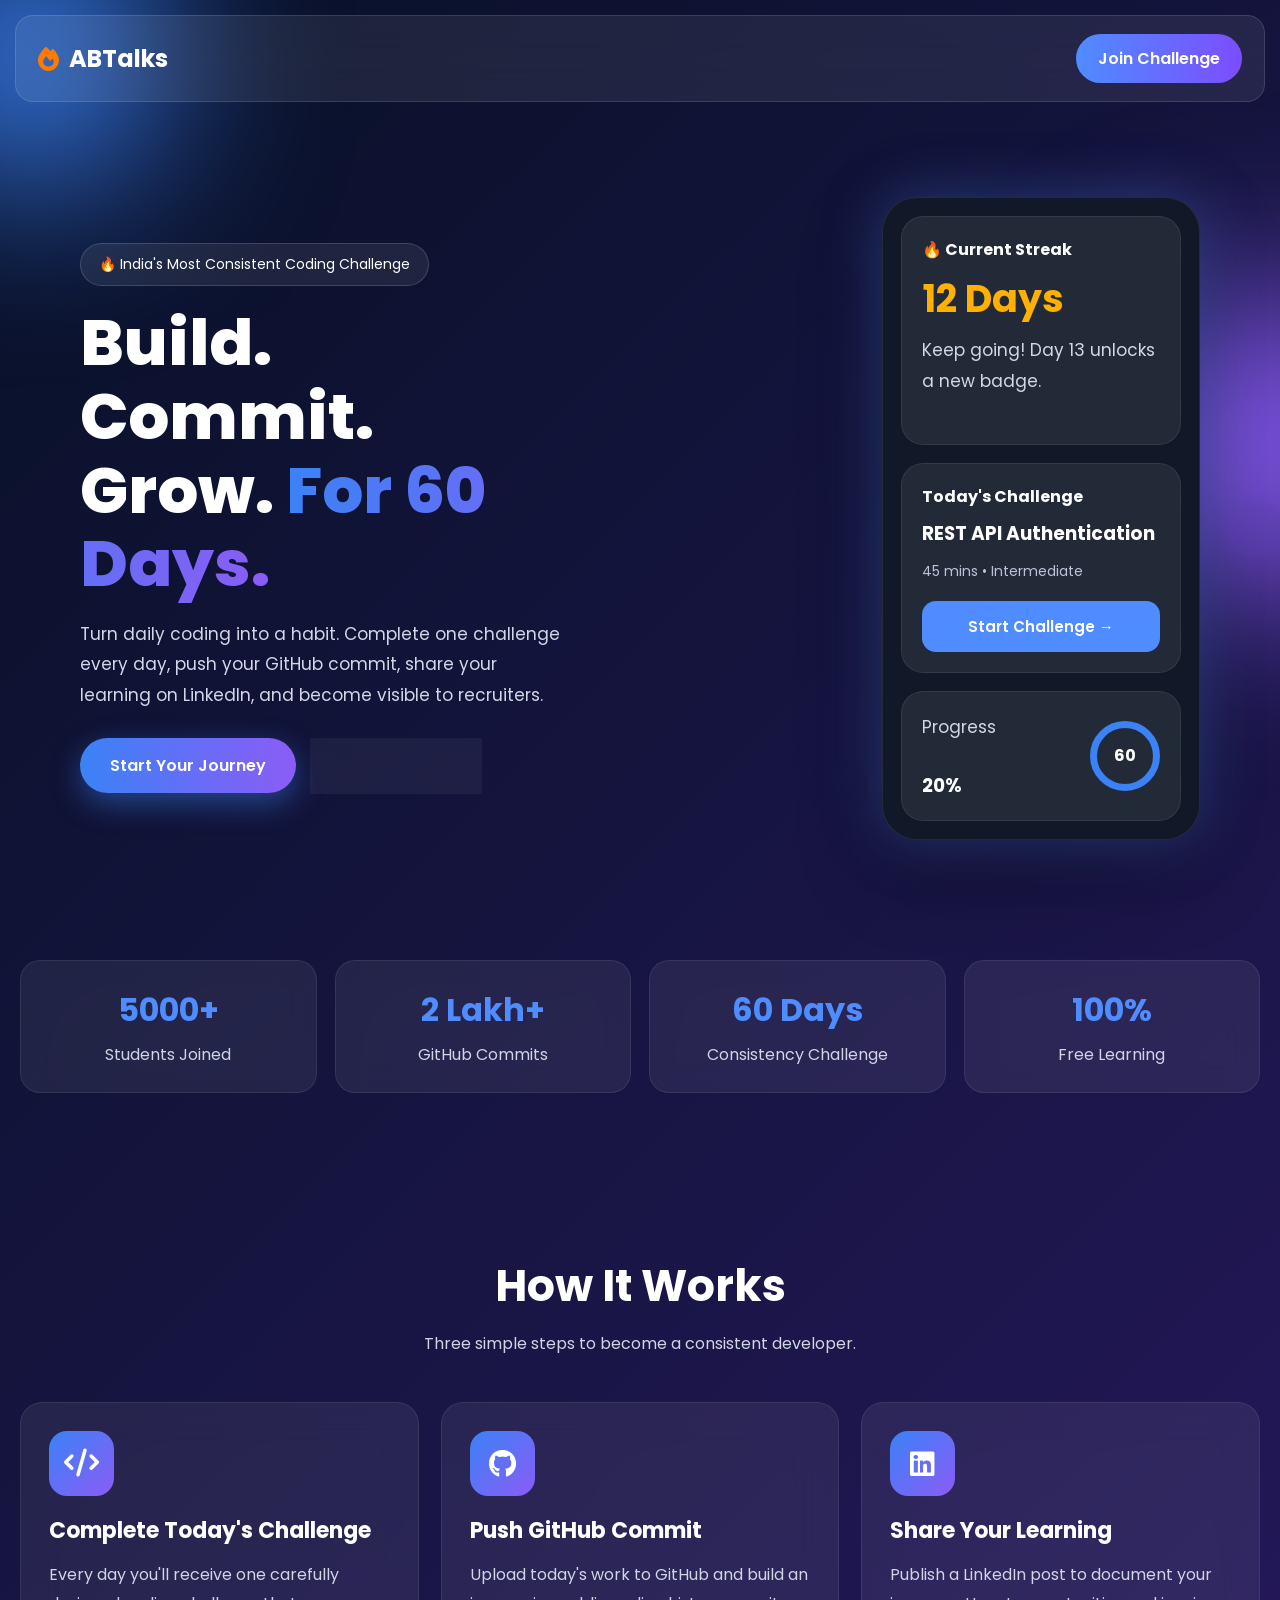
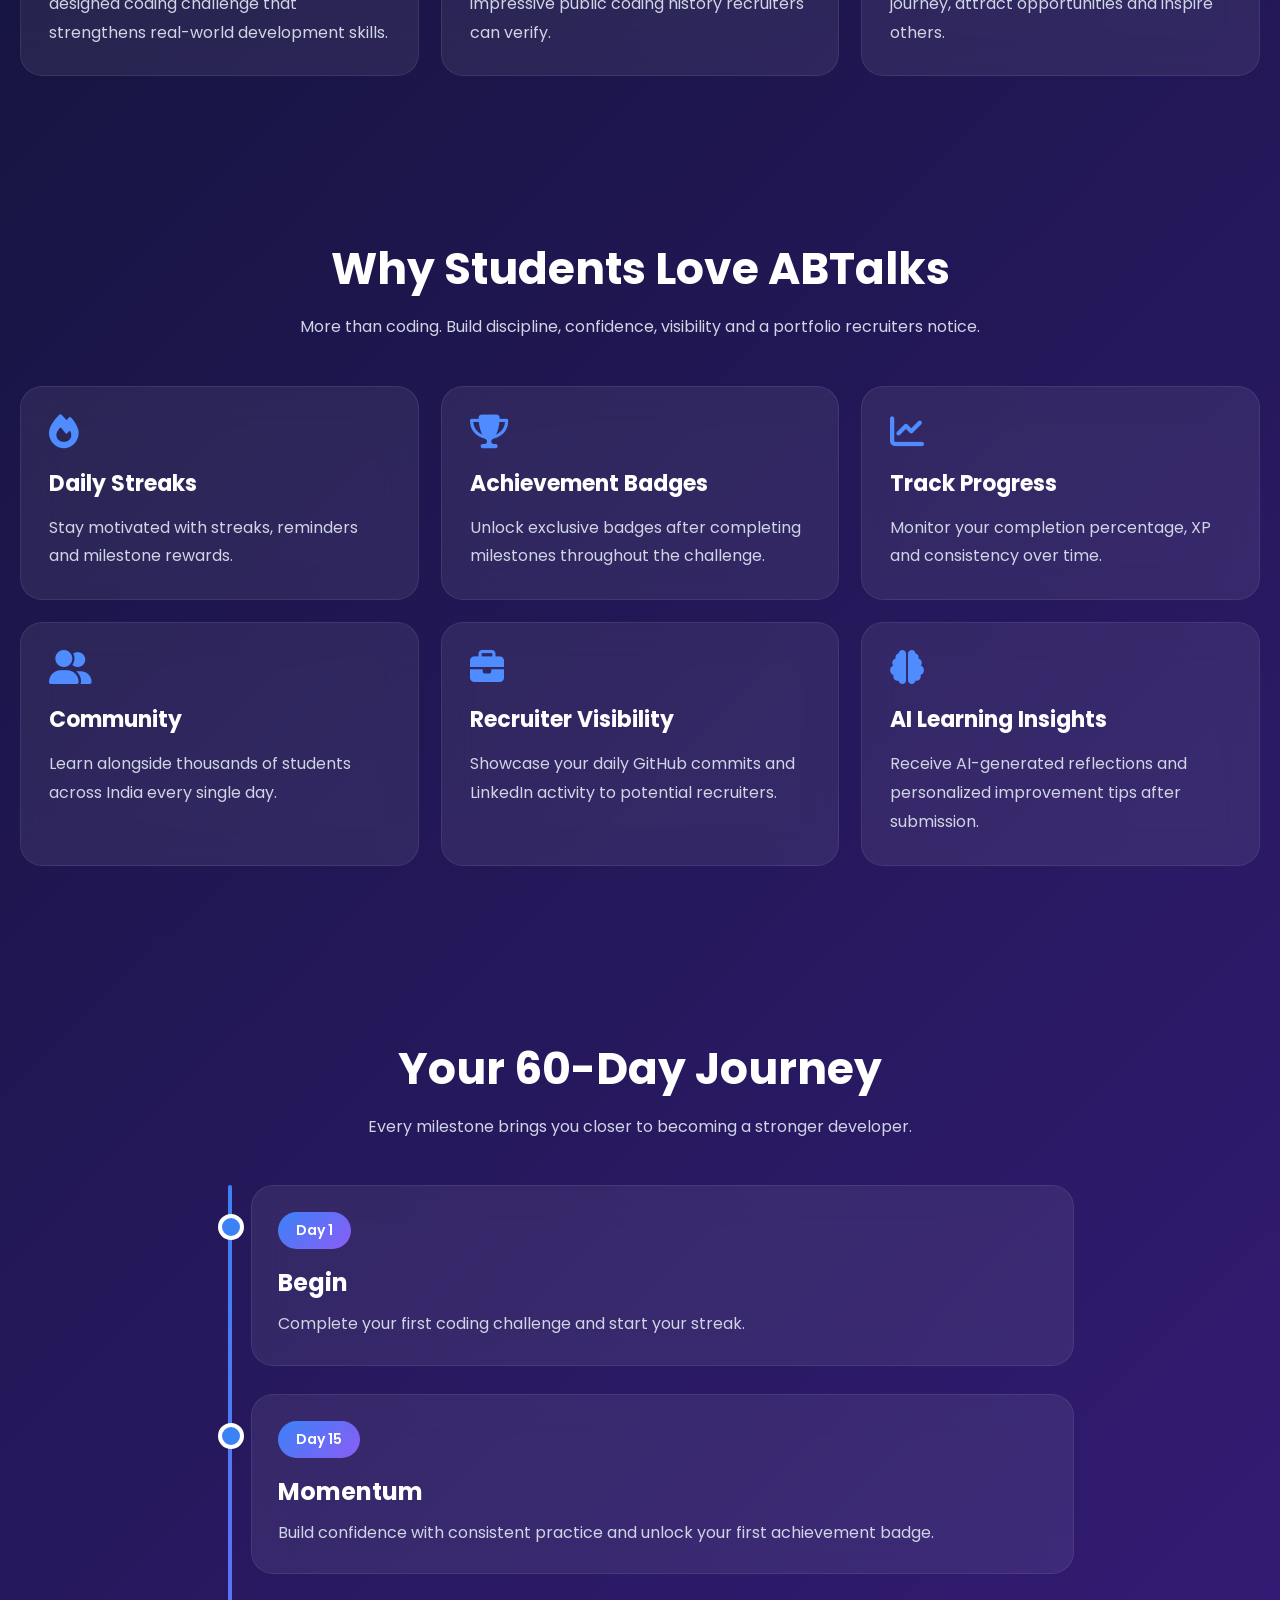
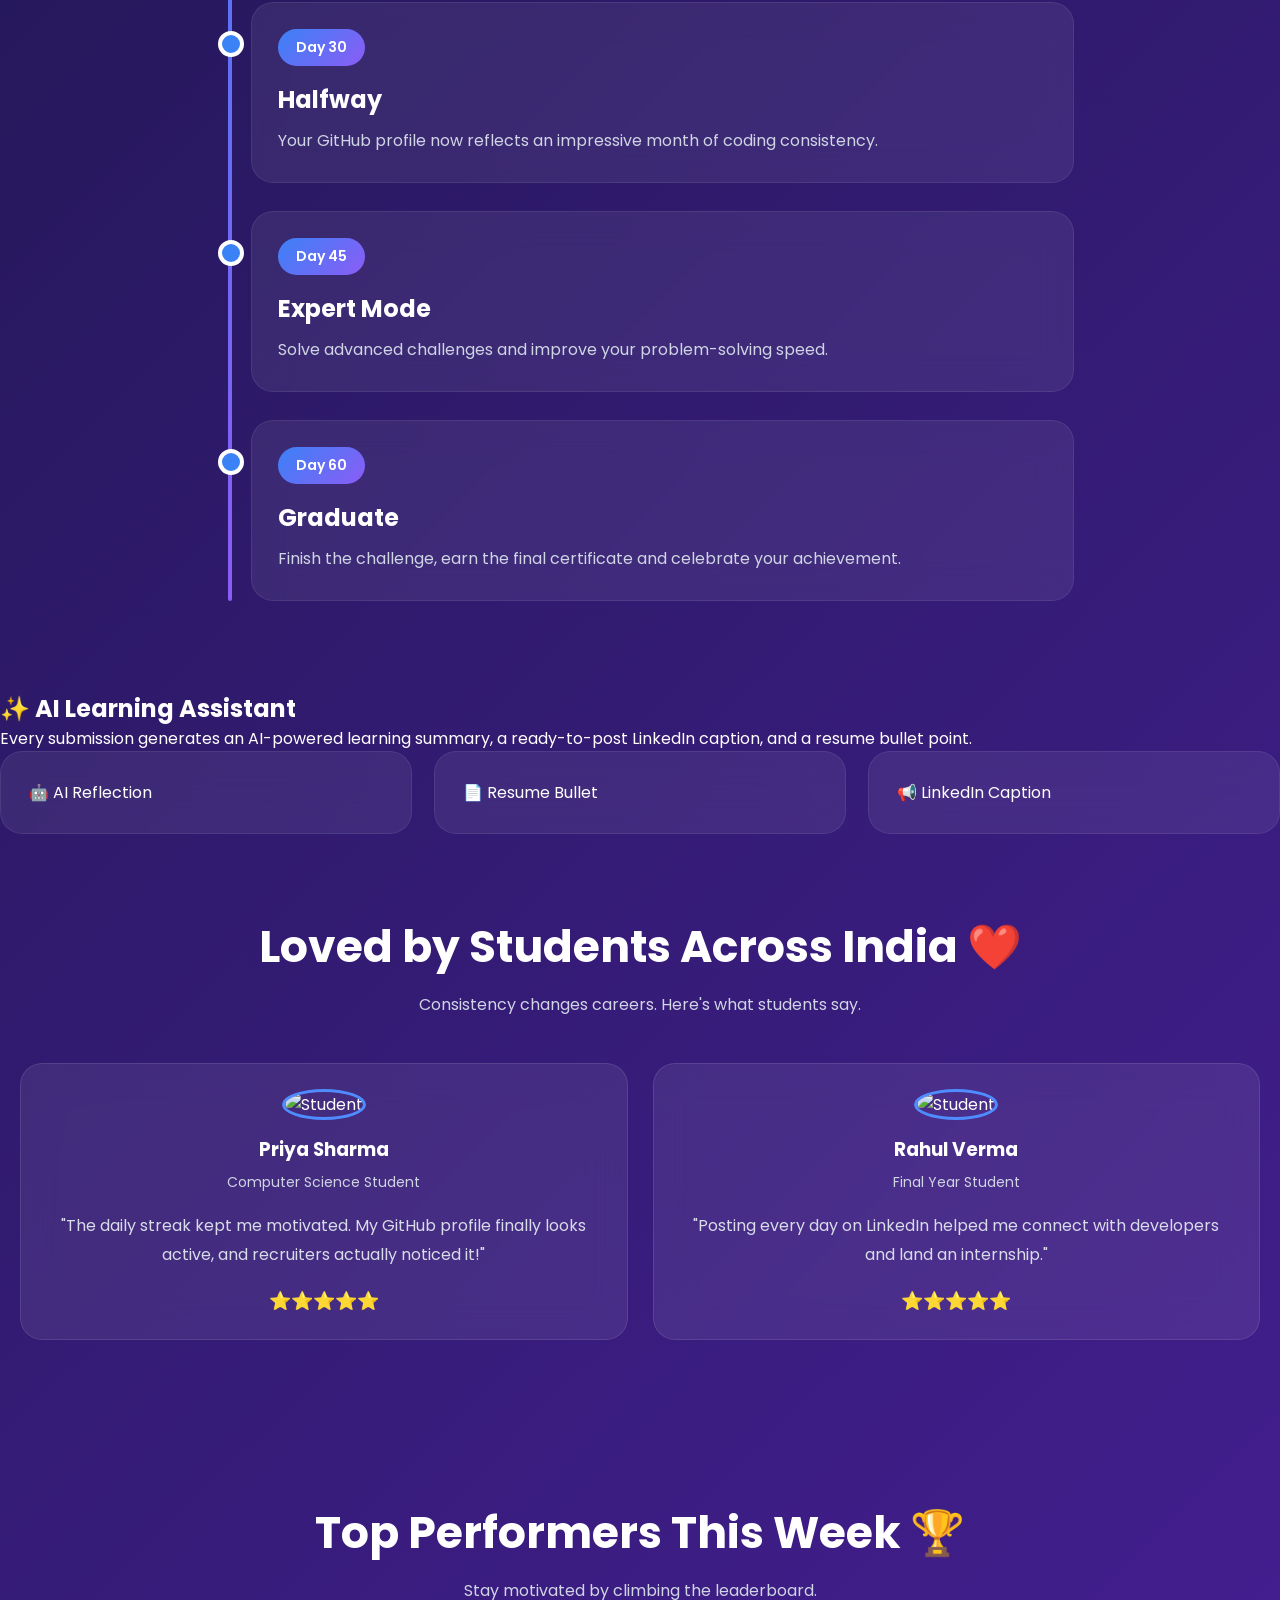
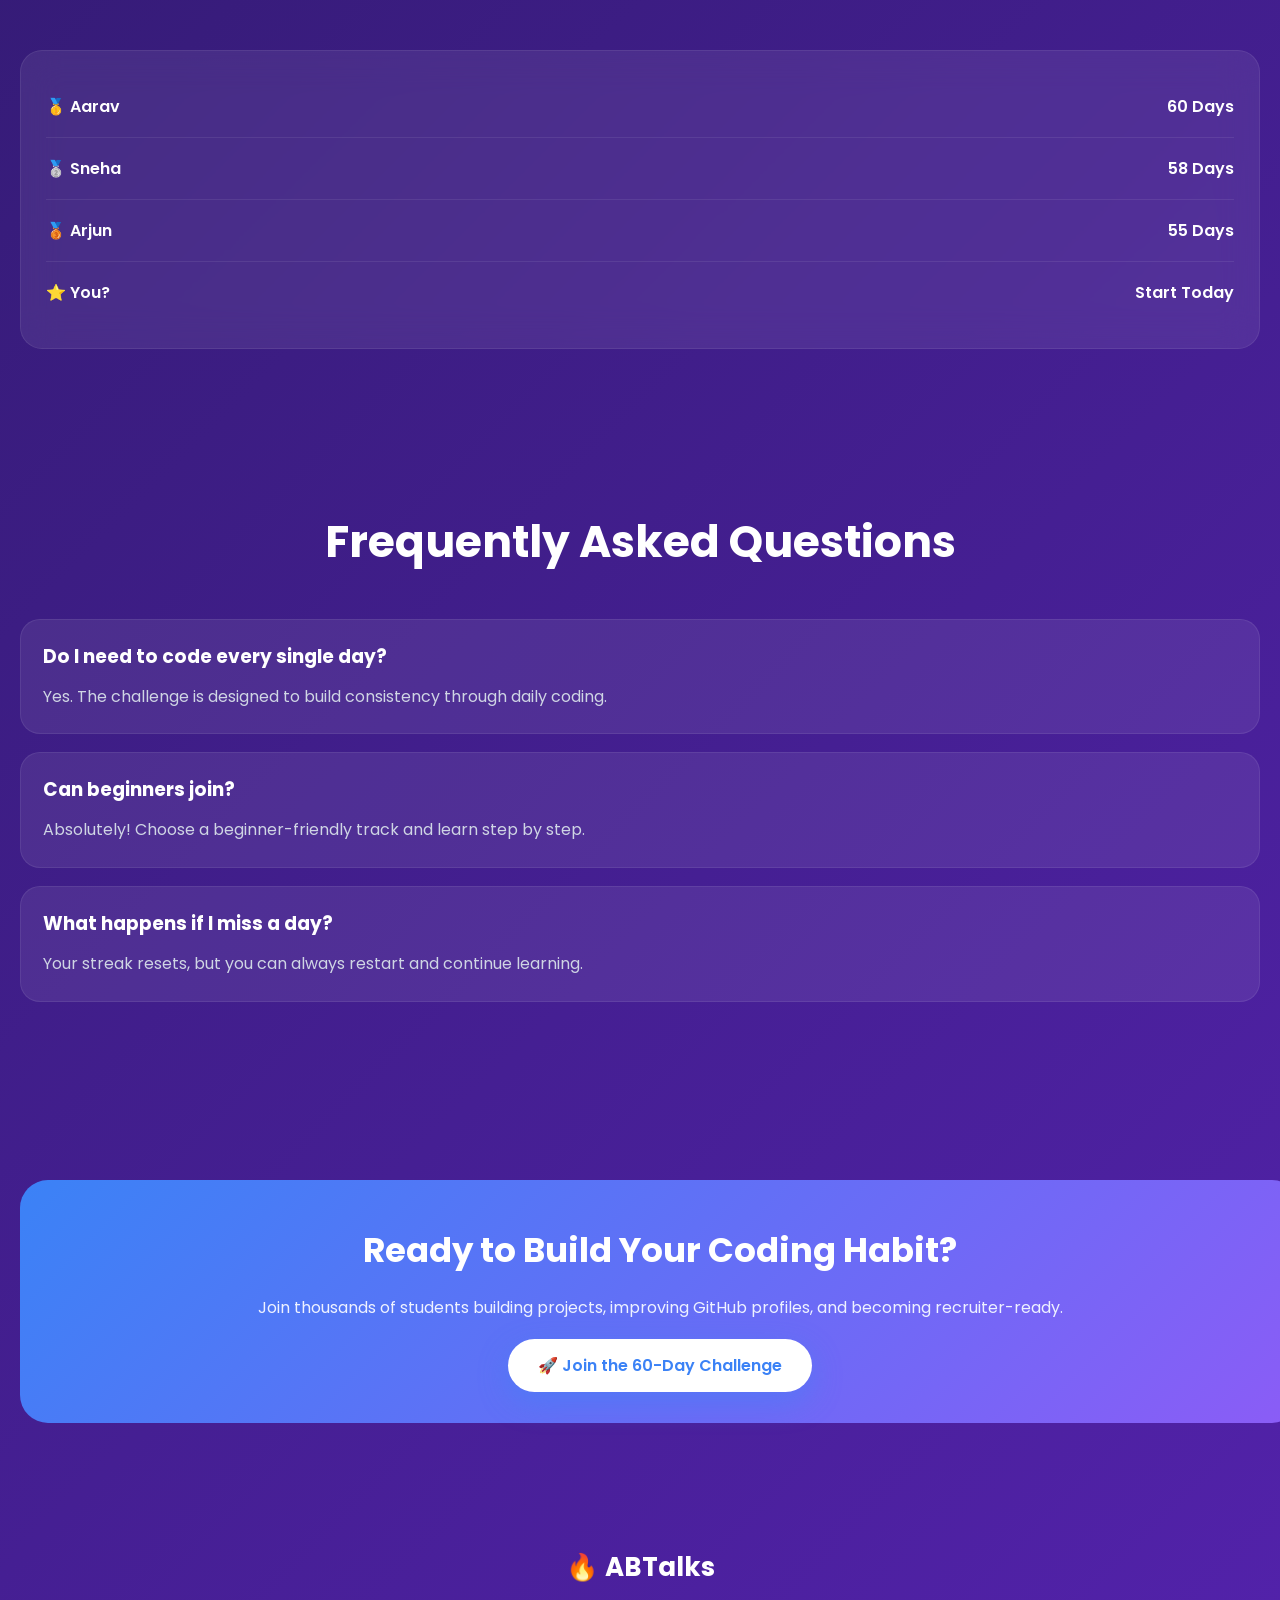
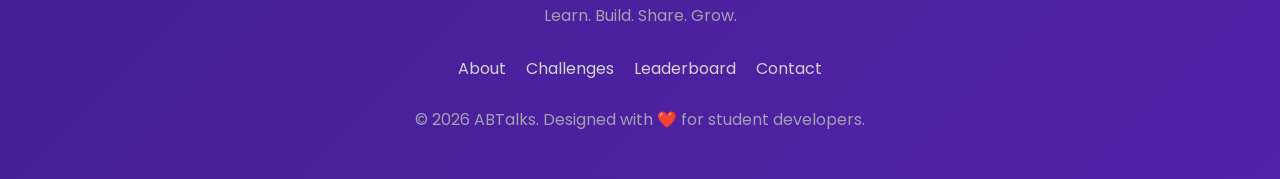
==== index.html @ 47a2497f "Add files via upload" ====
<!DOCTYPE html>
<html lang="en">
<head>
<meta charset="UTF-8">
<meta name="viewport" content="width=device-width, initial-scale=1.0">

<title>ABTalks | 60 Day Coding Challenge</title>
<script src="https://unpkg.com/@lottiefiles/lottie-player@latest/dist/lottie-player.js"></script>

<link rel="stylesheet" href="style.css">

<link rel="preconnect" href="https://fonts.googleapis.com">
<link rel="preconnect" href="https://fonts.gstatic.com" crossorigin>

<link href="https://fonts.googleapis.com/css2?family=Poppins:wght@300;400;500;600;700;800&display=swap" rel="stylesheet">

<link rel="stylesheet"
href="https://cdnjs.cloudflare.com/ajax/libs/font-awesome/6.6.0/css/all.min.css">

</head>

<body>

<!-- Background Blobs -->

<div class="bg-circle circle1"></div>
<div class="bg-circle circle2"></div>

<!-- Navigation -->

<nav>

<div class="logo">

<i class="fa-solid fa-fire"></i>

<span>ABTalks</span>

</div>

<a href="#" class="join-btn">

Join Challenge

</a>

</nav>

<!-- ========================= -->
<!-- HERO SECTION -->
<!-- ========================= -->

<section class="hero">

<div class="hero-content">

<div class="tag">

🔥 India's Most Consistent Coding Challenge

</div>

<h1>

Build.

Commit.

Grow.

<span>For 60 Days.</span>

</h1>

<p>

Turn daily coding into a habit.

Complete one challenge every day,

push your GitHub commit,

share your learning on LinkedIn,

and become visible to recruiters.

</p>

<div class="hero-buttons">

<a href="#" class="primary-btn">

Start Your Journey

</a>

<a href="#" class="secondary-btn">

Explore Tracks

</a>

</div>

</div>
<lottie-player
src="https://assets2.lottiefiles.com/packages/lf20_w51pcehl.json"
background="transparent"
speed="1"
style="width:280px;height:280px;"
loop
autoplay>
</lottie-player>

<!-- Phone Mockup -->

<div class="phone">
    <div class="floating github">
        <i class="fa-brands fa-github"></i>
    </div>

    <div class="floating linkedin">
        <i class="fa-brands fa-linkedin"></i>
    </div>

    <div class="floating fire">
    🔥
    </div>

    <div class="screen">

    <div class="streak-card">

        <h4>🔥 Current Streak</h4>

        <h2>12 Days</h2>

<p>Keep going! Day 13 unlocks a new badge.</p>

</div>

<div class="today-card">

<h4>Today's Challenge</h4>

<h3>REST API Authentication</h3>

<span>45 mins • Intermediate</span>

<button>

Start Challenge →

</button>

</div>

<div class="progress-card">

<div>

<p>Progress</p>

<h3>20%</h3>

</div>

<div class="progress-ring">

60

</div>

</div>

</div>

</div>

</section>

<!-- ========================= -->
<!-- TRUST SECTION -->
<!-- ========================= -->

<section class="trust">

<div class="trust-card">

<h2 data-value="5000+">5000+</h2>

<p>Students Joined</p>

</div>

<div class="trust-card">

<h2 data-value="2 Lakh+">2 Lakh+</h2>

<p>GitHub Commits</p>

</div>

<div class="trust-card">

<h2 data-value="60 Days">60 Days</h2>

<p>Consistency Challenge</p>

</div>

<div class="trust-card">

<h2 data-value="100%">100%</h2>

<p>Free Learning</p>

</div>

</section>

<!-- Part 2 starts from here -->
 <!-- ========================= -->
<!-- HOW IT WORKS -->
<!-- ========================= -->

<section class="how-it-works">

    <div class="section-title">
        <h2>How It Works</h2>
        <p>Three simple steps to become a consistent developer.</p>
    </div>

    <div class="steps">

        <div class="step-card">
            <div class="step-icon">
                <i class="fa-solid fa-code"></i>
            </div>

            <h3>Complete Today's Challenge</h3>

            <p>
                Every day you'll receive one carefully designed coding
                challenge that strengthens real-world development skills.
            </p>

        </div>

        <div class="step-card">

            <div class="step-icon">
                <i class="fa-brands fa-github"></i>
            </div>

            <h3>Push GitHub Commit</h3>

            <p>
                Upload today's work to GitHub and build an impressive
                public coding history recruiters can verify.
            </p>

        </div>

        <div class="step-card">

            <div class="step-icon">
                <i class="fa-brands fa-linkedin"></i>
            </div>

            <h3>Share Your Learning</h3>

            <p>
                Publish a LinkedIn post to document your journey,
                attract opportunities and inspire others.
            </p>

        </div>

    </div>

</section>

<!-- ========================= -->
<!-- WHY JOIN -->
<!-- ========================= -->

<section class="why-join">

    <div class="section-title">

        <h2>Why Students Love ABTalks</h2>

        <p>
            More than coding. Build discipline, confidence,
            visibility and a portfolio recruiters notice.
        </p>

    </div>

    <div class="feature-grid">

        <div class="feature-card">

            <i class="fa-solid fa-fire"></i>

            <h3>Daily Streaks</h3>

            <p>
                Stay motivated with streaks,
                reminders and milestone rewards.
            </p>

        </div>

        <div class="feature-card">

            <i class="fa-solid fa-trophy"></i>

            <h3>Achievement Badges</h3>

            <p>
                Unlock exclusive badges after completing
                milestones throughout the challenge.
            </p>

        </div>

        <div class="feature-card">

            <i class="fa-solid fa-chart-line"></i>

            <h3>Track Progress</h3>

            <p>
                Monitor your completion percentage,
                XP and consistency over time.
            </p>

        </div>

        <div class="feature-card">

            <i class="fa-solid fa-user-group"></i>

            <h3>Community</h3>

            <p>
                Learn alongside thousands of students
                across India every single day.
            </p>

        </div>

        <div class="feature-card">

            <i class="fa-solid fa-briefcase"></i>

            <h3>Recruiter Visibility</h3>

            <p>
                Showcase your daily GitHub commits and
                LinkedIn activity to potential recruiters.
            </p>

        </div>

        <div class="feature-card">

            <i class="fa-solid fa-brain"></i>

            <h3>AI Learning Insights</h3>

            <p>
                Receive AI-generated reflections and
                personalized improvement tips after submission.
            </p>

        </div>

    </div>

</section>

<!-- ========================= -->
<!-- 60 DAY TIMELINE -->
<!-- ========================= -->

<section class="timeline">

    <div class="section-title">

        <h2>Your 60-Day Journey</h2>

        <p>
            Every milestone brings you closer to becoming
            a stronger developer.
        </p>

    </div>

    <div class="timeline-wrapper">

        <div class="timeline-card">

            <div class="day-badge">Day 1</div>

            <h3>Begin</h3>

            <p>
                Complete your first coding challenge and
                start your streak.
            </p>

        </div>

        <div class="timeline-card">

            <div class="day-badge">Day 15</div>

            <h3>Momentum</h3>

            <p>
                Build confidence with consistent practice
                and unlock your first achievement badge.
            </p>

        </div>

        <div class="timeline-card">

            <div class="day-badge">Day 30</div>

            <h3>Halfway</h3>

            <p>
                Your GitHub profile now reflects an
                impressive month of coding consistency.
            </p>

        </div>

        <div class="timeline-card">

            <div class="day-badge">Day 45</div>

            <h3>Expert Mode</h3>

            <p>
                Solve advanced challenges and
                improve your problem-solving speed.
            </p>

        </div>

        <div class="timeline-card">

            <div class="day-badge">Day 60</div>

            <h3>Graduate</h3>

            <p>
                Finish the challenge, earn the final
                certificate and celebrate your achievement.
            </p>

        </div>

    </div>

</section>
<section class="ai-feature">

<h2>✨ AI Learning Assistant</h2>

<p>
Every submission generates an AI-powered learning summary,
a ready-to-post LinkedIn caption,
and a resume bullet point.
</p>

<div class="feature-grid">

<div class="feature-card">
🤖 AI Reflection
</div>

<div class="feature-card">
📄 Resume Bullet
</div>

<div class="feature-card">
📢 LinkedIn Caption
</div>

</div>

</section>
<!-- ========================= -->
<!-- STUDENT TESTIMONIALS -->
<!-- ========================= -->

<section class="testimonials">

    <div class="section-title">
        <h2>Loved by Students Across India ❤️</h2>
        <p>Consistency changes careers. Here's what students say.</p>
    </div>

    <div class="testimonial-container">

        <div class="testimonial-card">
            <img src="images/student1.jpg" alt="Student">

            <h3>Priya Sharma</h3>
            <span>Computer Science Student</span>

            <p>
                "The daily streak kept me motivated.
                My GitHub profile finally looks active,
                and recruiters actually noticed it!"
            </p>

            <div class="stars">
                ⭐⭐⭐⭐⭐
            </div>
        </div>

        <div class="testimonial-card">
            <img src="images/student2.jpg" alt="Student">

            <h3>Rahul Verma</h3>
            <span>Final Year Student</span>

            <p>
                "Posting every day on LinkedIn helped me
                connect with developers and land an internship."
            </p>

            <div class="stars">
                ⭐⭐⭐⭐⭐
            </div>
        </div>

    </div>

</section>

<!-- ========================= -->
<!-- LEADERBOARD PREVIEW -->
<!-- ========================= -->

<section class="leaderboard">

    <div class="section-title">
        <h2>Top Performers This Week 🏆</h2>
        <p>Stay motivated by climbing the leaderboard.</p>
    </div>

    <div class="leaderboard-card">

        <div class="leader">
            <span>🥇 Aarav</span>
            <span>60 Days</span>
        </div>

        <div class="leader">
            <span>🥈 Sneha</span>
            <span>58 Days</span>
        </div>

        <div class="leader">
            <span>🥉 Arjun</span>
            <span>55 Days</span>
        </div>

        <div class="leader">
            <span>⭐ You?</span>
            <span>Start Today</span>
        </div>

    </div>

</section>

<!-- ========================= -->
<!-- FAQ -->
<!-- ========================= -->

<section class="faq">

    <div class="section-title">
        <h2>Frequently Asked Questions</h2>
    </div>

    <div class="faq-item">
        <h3>Do I need to code every single day?</h3>
        <p>Yes. The challenge is designed to build consistency through daily coding.</p>
    </div>

    <div class="faq-item">
        <h3>Can beginners join?</h3>
        <p>Absolutely! Choose a beginner-friendly track and learn step by step.</p>
    </div>

    <div class="faq-item">
        <h3>What happens if I miss a day?</h3>
        <p>Your streak resets, but you can always restart and continue learning.</p>
    </div>

</section>

<!-- ========================= -->
<!-- FINAL CTA -->
<!-- ========================= -->

<section class="cta">

    <h2>Ready to Build Your Coding Habit?</h2>

    <p>
        Join thousands of students building projects,
        improving GitHub profiles, and becoming recruiter-ready.
    </p>

    <a href="#" class="primary-btn">
        🚀 Join the 60-Day Challenge
    </a>

</section>

<!-- ========================= -->
<!-- FOOTER -->
<!-- ========================= -->

<footer>

    <div class="footer-logo">

        🔥 <strong>ABTalks</strong>

    </div>

    <p>

        Learn. Build. Share. Grow.

    </p>

    <div class="footer-links">

        <a href="#">About</a>

        <a href="#">Challenges</a>

        <a href="#">Leaderboard</a>

        <a href="#">Contact</a>

    </div>

    <p class="copyright">

        © 2026 ABTalks. Designed with ❤️ for student developers.

    </p>

</footer>
<div class="sticky-join">

<a href="#">🚀 Join Challenge</a>

</div>
<script src="script.js"></script>
</body>
</html>
---- style.css ----
/* ===========================
   GOOGLE FONT & RESET
=========================== */

*{
    margin:0;
    padding:0;
    box-sizing:border-box;
    font-family:'Poppins',sans-serif;
}

html{
    scroll-behavior:smooth;
}

body{
    background:linear-gradient(-45deg,#071126,#0f3d91,#6d28d9,#071126);
    background-size:400% 400%;
    animation:gradientBG 12s ease infinite;
    color:#fff;
    overflow-x:hidden;
    position:relative;
}

/* ===========================
   COLOR VARIABLES
=========================== */

:root{

--primary:#4F8CFF;
--secondary:#7C4DFF;
--green:#2DD4BF;
--card:rgba(255,255,255,.08);
--border:rgba(255,255,255,.12);
--text:#ffffff;
--gray:#cfd5e4;

}

/* ===========================
   BACKGROUND CIRCLES
=========================== */

.bg-circle{

position:absolute;
border-radius:50%;
filter:blur(90px);
z-index:-1;

}

.circle1{

width:260px;
height:260px;
background:#3B82F6;
top:-90px;
left:-100px;

}

.circle2{

width:300px;
height:300px;
background:#8B5CF6;
right:-130px;
top:280px;

}

/* ===========================
   NAVBAR
=========================== */

nav{
display:flex;
justify-content:space-between;
align-items:center;
padding:18px 22px;
margin:15px;
position:sticky;
top:12px;
z-index:999;
background:rgba(255,255,255,.08);
backdrop-filter:blur(18px);
border:1px solid rgba(255,255,255,.12);
border-radius:18px;
}

.logo{

display:flex;
align-items:center;
gap:10px;

font-size:24px;
font-weight:700;

color:#fff;

}

.logo i{

color:#ff7b00;

}

.join-btn{

text-decoration:none;

background:linear-gradient(90deg,#4F8CFF,#7C4DFF);

padding:12px 22px;

border-radius:30px;

font-weight:600;

color:#fff;

transition:.3s;

}

.join-btn:hover{

transform:translateY(-3px);

box-shadow:0 10px 25px rgba(79,140,255,.4);

}

/* ===========================
   HERO
=========================== */

.hero{
animation:fadeUp 1s;

padding:30px 20px 60px;

display:flex;

flex-direction:column;

gap:35px;

align-items:center;

}

.tag{

display:inline-block;

padding:10px 18px;

background:rgba(255,255,255,.08);

border:1px solid rgba(255,255,255,.15);

border-radius:30px;

font-size:14px;

margin-bottom:20px;

backdrop-filter:blur(12px);

}

.hero h1{

font-size:42px;

line-height:1.15;

margin-bottom:18px;

font-weight:800;

}

.hero h1 span{

background:linear-gradient(90deg,#3B82F6,#8B5CF6);

-webkit-background-clip:text;

-webkit-text-fill-color:transparent;

}

.hero p{

color:#d2d7e8;

font-size:17px;

line-height:1.8;

margin-bottom:28px;

}

.hero-buttons{

display:flex;

gap:15px;

flex-wrap:wrap;

}

.primary-btn{
background:linear-gradient(90deg,#3B82F6,#8B5CF6);
padding:15px 30px;
border-radius:40px;
font-weight:600;
color:white;
text-decoration:none;
box-shadow:0 10px 30px rgba(59,130,246,.45);
transition:.35s;
}

.primary-btn:hover{
transform:translateY(-5px);
box-shadow:0 0 45px rgba(79,140,255,.55);
}

.primary-btn:hover{

transform:translateY(-4px);

box-shadow:0 14px 35px rgba(59,130,246,.35);

}

.secondary-btn{

padding:14px 26px;

border-radius:40px;

border:1px solid rgba(255,255,255,.15);

text-decoration:none;

color:#fff;

transition:.3s;

background:rgba(255,255,255,.05);

backdrop-filter:blur(12px);

}

.secondary-btn:hover{

background:#fff;

color:#111;

}

/* ===========================
   PHONE MOCKUP
=========================== */

.phone{

width:320px;

background:#111827;

padding:18px;

border-radius:35px;

border:1px solid rgba(255,255,255,.08);

box-shadow:

0 25px 70px rgba(0,0,0,.5);

animation:float 4s ease-in-out infinite;
position: relative;

}

.screen{

display:flex;

flex-direction:column;

gap:18px;

}

.streak-card,
.today-card,
.progress-card{

background:rgba(255,255,255,.08);

backdrop-filter:blur(18px);

border-radius:22px;

padding:20px;

border:1px solid rgba(255,255,255,.08);

}

.streak-card h2{

font-size:38px;

margin:8px 0;

color:#ffb000;

}

.today-card h3{

margin:10px 0;

}

.today-card span{

color:#b9c4db;

font-size:14px;

}

.today-card button{

margin-top:18px;

width:100%;

padding:14px;

border:none;

border-radius:14px;

background:#4F8CFF;

color:white;

font-size:15px;

font-weight:600;

cursor:pointer;

transition:.3s;

}

.today-card button:hover{

background:#3679ff;

}

.progress-card{

display:flex;

justify-content:space-between;

align-items:center;

}

.progress-ring{

width:70px;

height:70px;

border-radius:50%;

border:7px solid #3B82F6;

display:flex;

justify-content:center;

align-items:center;

font-weight:700;

}

/* ===========================
   TRUST SECTION
=========================== */

.trust{

padding:40px 20px 80px;

display:grid;

grid-template-columns:repeat(2,1fr);

gap:18px;

}

.trust-card{

background:rgba(255,255,255,.07);

padding:25px;

border-radius:20px;

text-align:center;

border:1px solid rgba(255,255,255,.08);

transition:.3s;

backdrop-filter:blur(14px);

}

.trust-card:hover{

transform:translateY(-10px) scale(1.03);
box-shadow:0 0 40px rgba(79,140,255,.35);

}

.trust-card h2{

font-size:32px;

color:#4F8CFF;

margin-bottom:8px;

}

.trust-card p{

color:#cfd5e4;

}

/* ===========================
   FLOAT ANIMATION
=========================== */

@keyframes float{

0%{

transform:translateY(0);

}

50%{

transform:translateY(-15px);

}

100%{

transform:translateY(0);

}

}
/*=========================================
        COMMON SECTION STYLES
=========================================*/

section{
    width:100%;
}

.section-title{
    text-align:center;
    margin-bottom:45px;
    padding:0 20px;
}

.section-title h2{
    font-size:34px;
    font-weight:700;
    margin-bottom:12px;
}

.section-title p{
    color:#cfd5e4;
    font-size:16px;
    line-height:1.7;
}

/*=========================================
        HOW IT WORKS
=========================================*/

.how-it-works{
    padding:80px 20px;
}

.steps{
    display:grid;
    gap:22px;
}

.step-card{

    background:rgba(255,255,255,.07);

    border:1px solid rgba(255,255,255,.08);

    backdrop-filter:blur(20px);

    border-radius:22px;

    padding:28px;

    transition:.35s;
}

.step-card:hover{

    transform:translateY(-10px) scale(1.03);
    box-shadow:0 0 40px rgba(79,140,255,.35);

}

.step-icon{

    width:65px;

    height:65px;

    border-radius:18px;

    display:flex;

    align-items:center;

    justify-content:center;

    background:linear-gradient(135deg,#3B82F6,#8B5CF6);

    color:white;

    font-size:28px;

    margin-bottom:18px;

}

.step-card h3{

    margin-bottom:14px;

    font-size:22px;

}

.step-card p{

    color:#cfd5e4;

    line-height:1.8;

}

/*=========================================
        WHY JOIN
=========================================*/

.why-join{

    padding:80px 20px;

}

.feature-grid{

    display:grid;

    gap:22px;

}

.feature-card{

    background:rgba(255,255,255,.07);

    border-radius:22px;

    border:1px solid rgba(255,255,255,.08);

    backdrop-filter:blur(18px);

    padding:28px;

    transition:.35s;

}

.feature-card:hover{
transform:translateY(-10px) scale(1.03);
box-shadow:0 0 40px rgba(79,140,255,.35);
}

.feature-card i{

    font-size:34px;

    color:#4F8CFF;

    margin-bottom:18px;

}

.feature-card h3{

    margin-bottom:14px;

    font-size:22px;

}

.feature-card p{

    color:#cfd5e4;

    line-height:1.8;

}

/*=========================================
        TIMELINE
=========================================*/

.timeline{

    padding:90px 20px;

}

.timeline-wrapper{

    position:relative;

    display:grid;

    gap:28px;

}

.timeline-wrapper::before{

    content:"";

    position:absolute;

    left:22px;

    top:0;

    width:4px;

    height:100%;

    background:linear-gradient(#3B82F6,#8B5CF6);

    border-radius:10px;

}

.timeline-card{

    margin-left:45px;

    position:relative;

    background:rgba(255,255,255,.07);

    border-radius:22px;

    border:1px solid rgba(255,255,255,.08);

    backdrop-filter:blur(18px);

    padding:26px;

    transition:.35s;

}

.timeline-card:hover{

    transform:translateX(8px);

    box-shadow:0 18px 35px rgba(0,0,0,.35);

}

.timeline-card::before{

    content:"";

    position:absolute;

    width:18px;

    height:18px;

    background:#3B82F6;

    border:4px solid white;

    border-radius:50%;

    left:-34px;

    top:28px;

}

.day-badge{

    display:inline-block;

    background:linear-gradient(135deg,#3B82F6,#8B5CF6);

    color:white;

    padding:8px 18px;

    border-radius:30px;

    font-size:14px;

    font-weight:600;

    margin-bottom:16px;

}

.timeline-card h3{

    font-size:24px;

    margin-bottom:10px;

}

.timeline-card p{

    color:#cfd5e4;

    line-height:1.8;

}
/* ==========================================
   TESTIMONIALS
========================================== */

.testimonials{
    padding:80px 20px;
}

.testimonial-container{
    display:grid;
    gap:25px;
}

.testimonial-card{
    background:rgba(255,255,255,.08);
    border:1px solid rgba(255,255,255,.1);
    border-radius:22px;
    padding:25px;
    text-align:center;
    backdrop-filter:blur(18px);
    transition:.35s;
}

.testimonial-card:hover{
    transform:translateY(-10px) scale(1.03);
    box-shadow:0 0 40px rgba(79,140,255,.35);
}

.testimonial-card img{
    width:80px;
    height:80px;
    border-radius:50%;
    object-fit:cover;
    border:3px solid #4F8CFF;
    margin-bottom:15px;
}

.testimonial-card h3{
    margin-bottom:5px;
}

.testimonial-card span{
    color:#cfd5e4;
    font-size:14px;
}

.testimonial-card p{
    margin:18px 0;
    line-height:1.8;
    color:#d8dce8;
}

.stars{
    color:#FFD700;
    font-size:18px;
}

/* ==========================================
   LEADERBOARD
========================================== */

.leaderboard{
    padding:80px 20px;
}

.leaderboard-card{
    background:rgba(255,255,255,.08);
    border-radius:22px;
    padding:25px;
    backdrop-filter:blur(18px);
    border:1px solid rgba(255,255,255,.08);
}

.leader{
    display:flex;
    justify-content:space-between;
    padding:18px 0;
    border-bottom:1px solid rgba(255,255,255,.08);
    font-weight:600;
}

.leader:last-child{
    border:none;
}

/* ==========================================
   FAQ
========================================== */

.faq{
    padding:80px 20px;
}

.faq-item{
    background:rgba(255,255,255,.08);
    border-radius:20px;
    padding:22px;
    margin-bottom:18px;
    border:1px solid rgba(255,255,255,.08);
}

.faq-item h3{
    margin-bottom:12px;
    color:#fff;
}

.faq-item p{
    color:#cfd5e4;
    line-height:1.8;
}

/* ==========================================
   CTA
========================================== */

.cta{
    margin:80px 20px;
    padding:45px 25px;
    text-align:center;
    border-radius:28px;
    background:linear-gradient(135deg,#3B82F6,#8B5CF6);
}

.cta h2{
    font-size:34px;
    margin-bottom:18px;
}

.cta p{
    margin-bottom:30px;
    line-height:1.8;
    color:#eef2ff;
}

.cta .primary-btn{
    background:white;
    color:#3B82F6;
}

/* ==========================================
   FOOTER
========================================== */

footer{
    padding:45px 20px;
    text-align:center;
}

.footer-logo{
    font-size:26px;
    margin-bottom:15px;
}

.footer-links{
    display:flex;
    justify-content:center;
    flex-wrap:wrap;
    gap:20px;
    margin:25px 0;
}

.footer-links a{
    color:#d1d5db;
    text-decoration:none;
    transition:.3s;
}

.footer-links a:hover{
    color:#4F8CFF;
}

footer p{
    color:#9CA3AF;
    line-height:1.8;
}

/* ==========================================
   SCROLLBAR
========================================== */

::-webkit-scrollbar{
    width:8px;
}

::-webkit-scrollbar-thumb{
    background:#4F8CFF;
    border-radius:10px;
}

::-webkit-scrollbar-track{
    background:#071126;
}

/* ==========================================
   TABLET
========================================== */

@media(min-width:768px){

.hero{
    flex-direction:row;
    justify-content:space-between;
    align-items:center;
    padding:80px;
}

.hero-content{
    width:50%;
}

.phone{
    width:360px;
    box-shadow:
    0 0 60px rgba(79,140,255,.35),
    0 30px 80px rgba(0,0,0,.45);
}

.steps{
    grid-template-columns:repeat(3,1fr);
}

.feature-grid{
    grid-template-columns:repeat(2,1fr);
}

.trust{
    grid-template-columns:repeat(4,1fr);
}

.testimonial-container{
    grid-template-columns:repeat(2,1fr);
}

}

/* ==========================================
   DESKTOP
========================================== */

@media(min-width:1200px){

body{
    max-width:1400px;
    margin:auto;
}

.feature-grid{
    grid-template-columns:repeat(3,1fr);
}

.timeline-wrapper{
    width:70%;
    margin:auto;
}

.hero h1{
    font-size:64px;
}

.section-title h2{
    font-size:44px;
}

}

/* ==========================================
   FADE-UP ANIMATION
========================================== */

@keyframes fadeUp{

from{
    opacity:0;
    transform:translateY(40px);
}

to{
    opacity:1;
    transform:translateY(0);
}

}

.hero,
.trust,
.how-it-works,
.why-join,
.timeline,
.testimonials,
.leaderboard,
.faq,
.cta{
    animation:fadeUp 1s ease;
}
@keyframes gradientBG{
0%{background-position:0% 50%;}
50%{background-position:100% 50%;}
100%{background-position:0% 50%;}
}
.floating{
position:absolute;
width:60px;
height:60px;
border-radius:50%;
display:flex;
justify-content:center;
align-items:center;
background:rgba(255,255,255,0.15);
backdrop-filter:blur(15px);
border:1px solid rgba(255,255,255,0.25);
color:white;
font-size:28px;
box-shadow:0 10px 25px rgba(0,0,0,.3);
animation:floatIcon 5s infinite;
}

.github{
left:-85px;
top:60px;
}

.linkedin{
right:-85px;
top:300px;
}

.fire{
left:-75px;
bottom:20px;
background:#FFD54F;
}

@keyframes floatIcon{
0%, 100%{
transform:translateY(0);
}

50%{
transform:translateY(-15px);
}
}
.sticky-join{
position:fixed;
bottom:15px;
left:15px;
right:15px;
z-index:1000;
}

.sticky-join a{
display:block;
background:#3B82F6;
padding:18px;
text-align:center;
border-radius:18px;
color:white;
font-weight:700;
text-decoration:none;
box-shadow:0 15px 35px rgba(59,130,246,.4);
}
@media (min-width:768px){
    .sticky-join{
        display:none;
    }
}
.hidden{
opacity:0;
transform:translateY(60px);
transition:all .8s ease;
}

.show{
opacity:1;
transform:translateY(0);
}
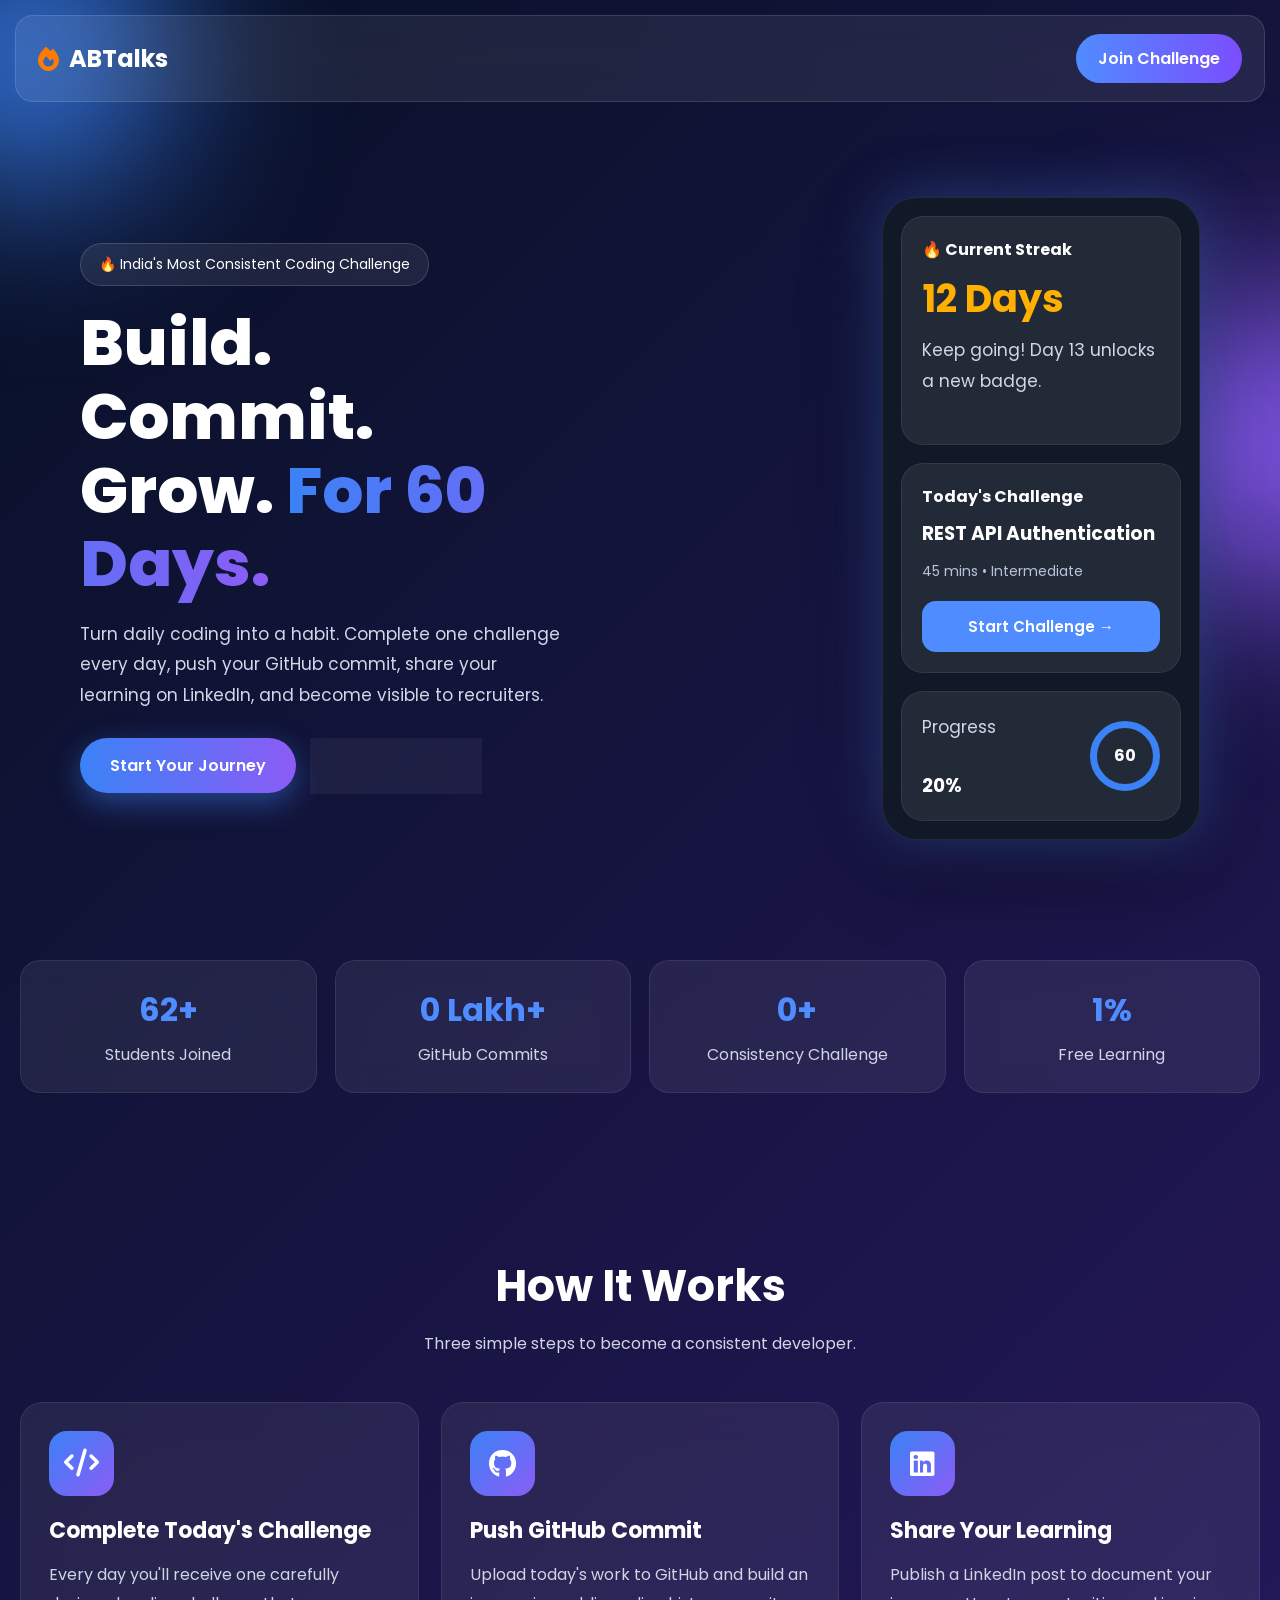
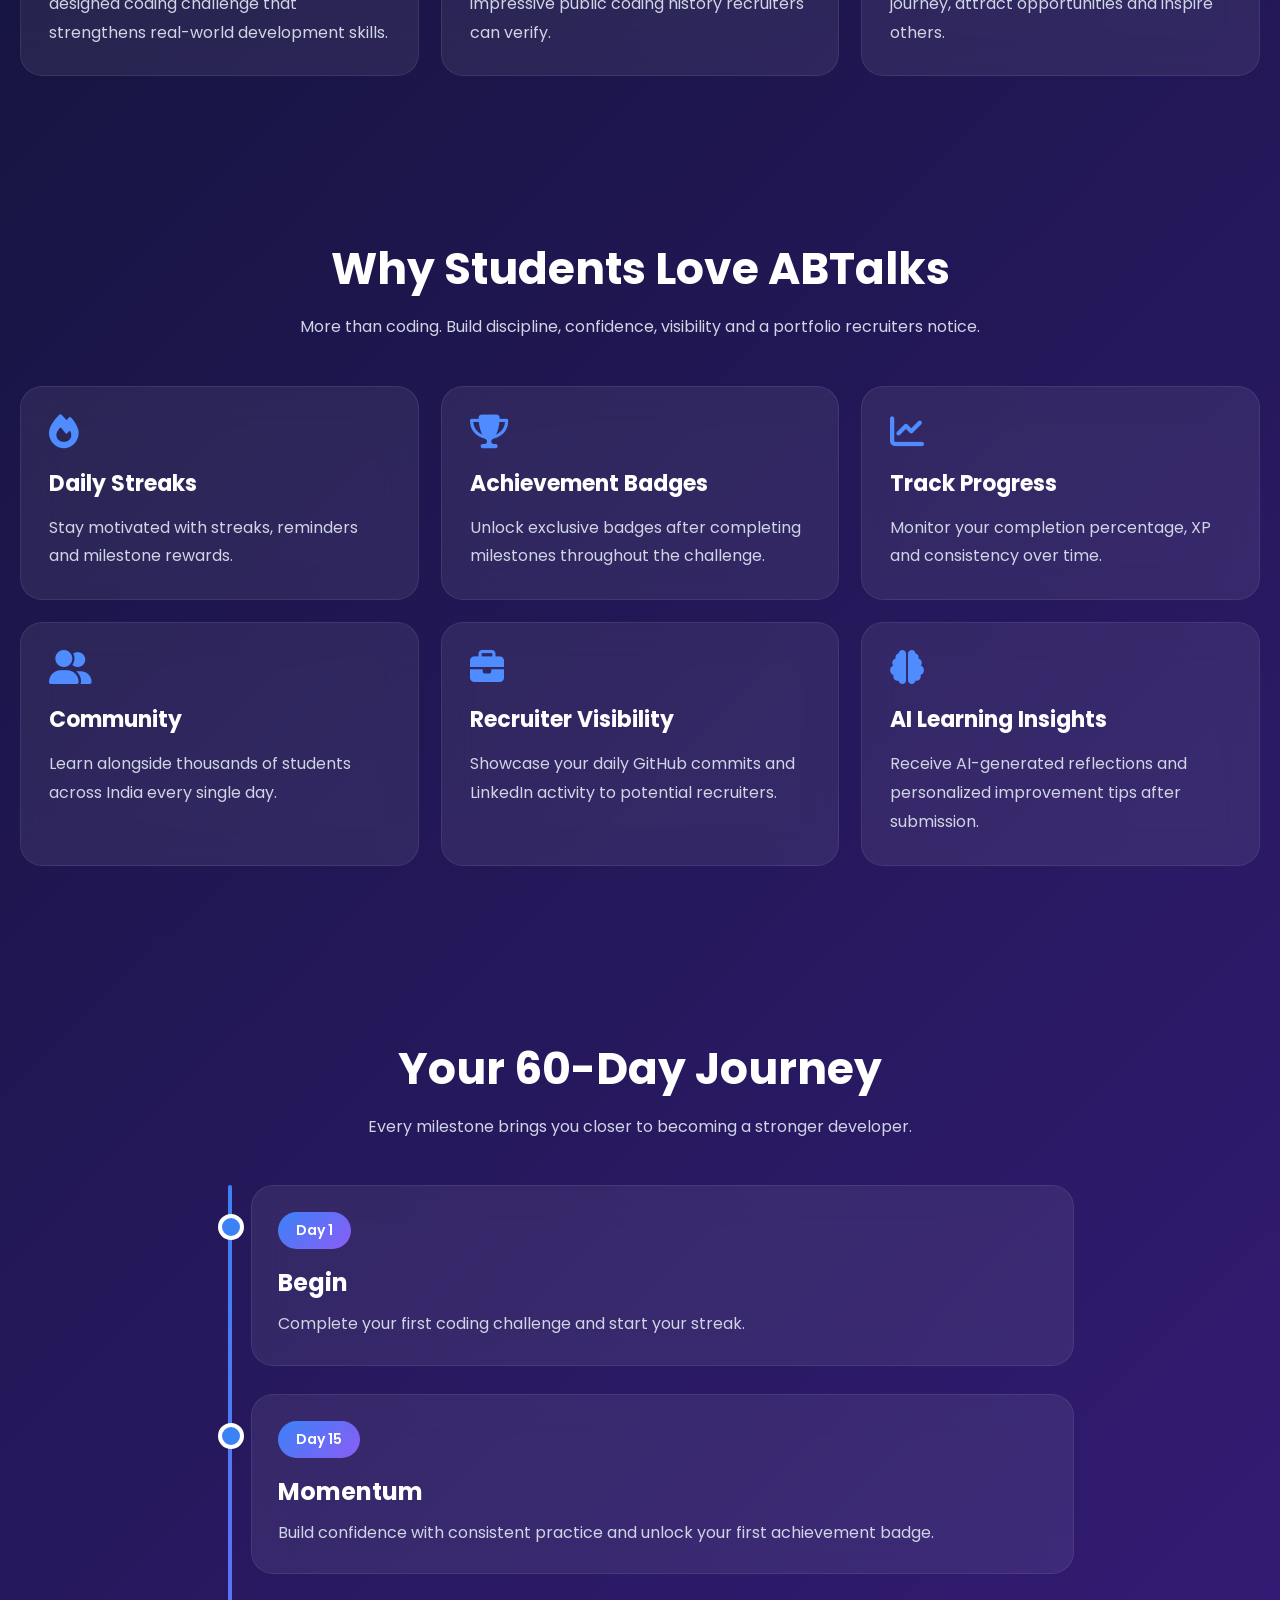
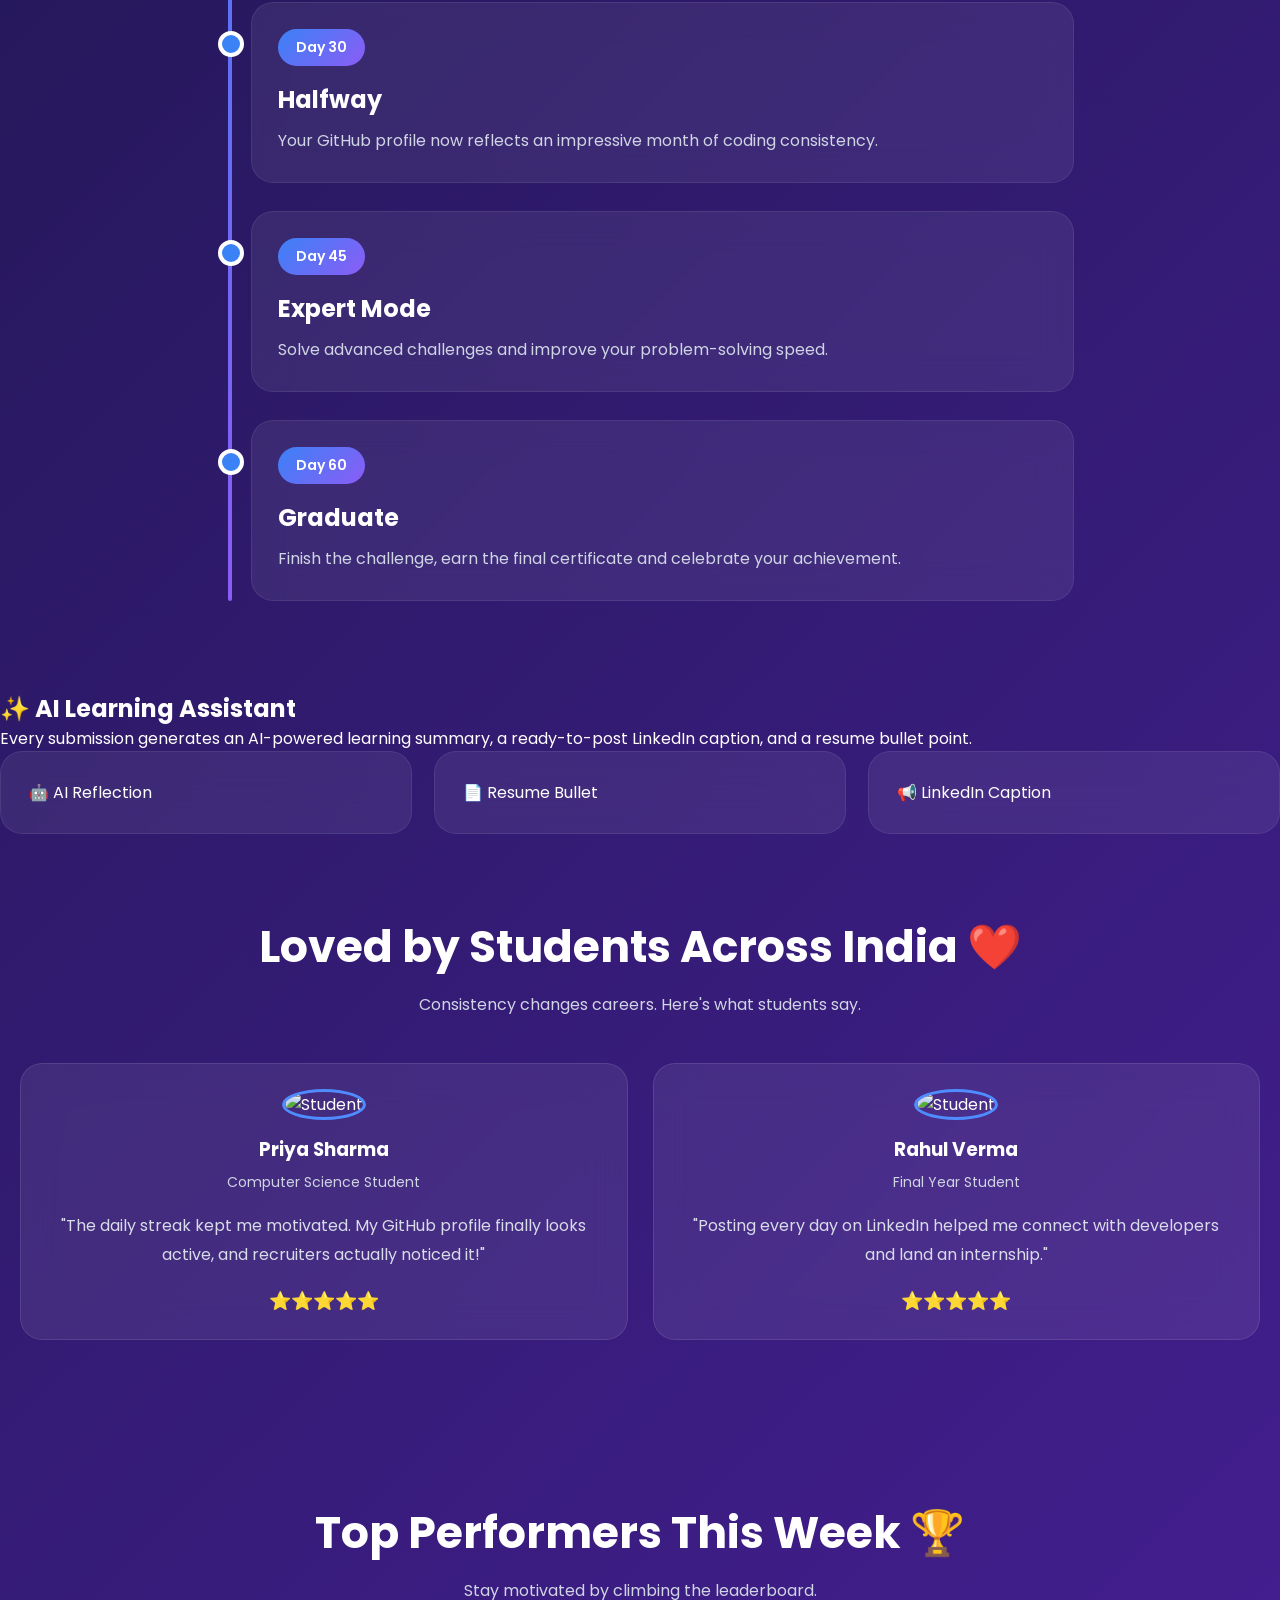
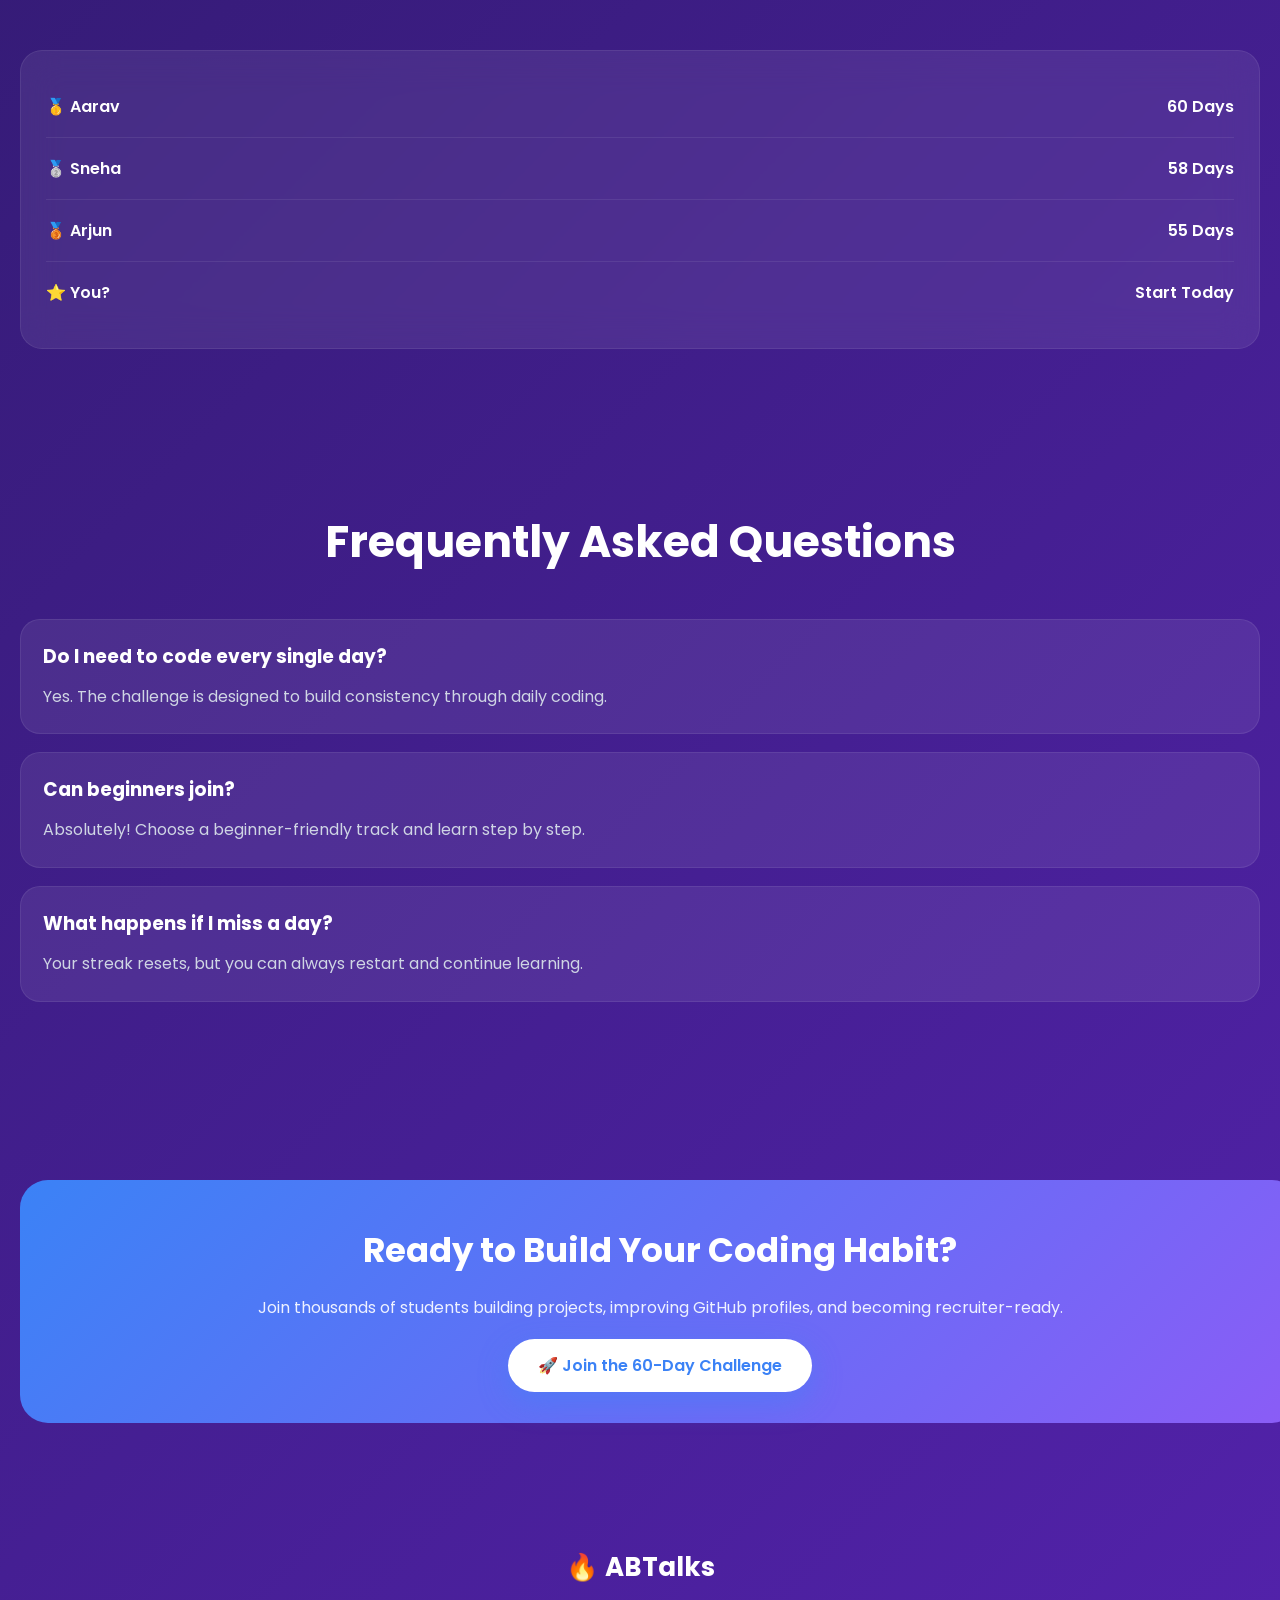
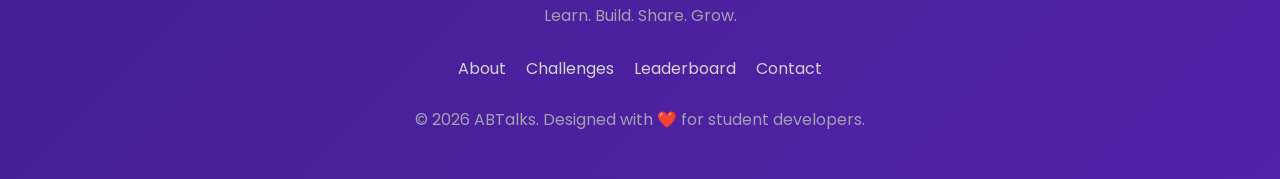
==== commit eaf17682: "Add files via upload" ====
--- a/index.html
+++ b/index.html
@@ -510,7 +510,7 @@
     <div class="testimonial-container">
 
         <div class="testimonial-card">
-            <img src="images/student1.jpg" alt="Student">
+            <img src="https://i.postimg.cc/nh64ZSfr/images-(1).jpg" alt="Student">
 
             <h3>Priya Sharma</h3>
             <span>Computer Science Student</span>
@@ -527,7 +527,7 @@
         </div>
 
         <div class="testimonial-card">
-            <img src="images/student2.jpg" alt="Student">
+            <img src="https://i.postimg.cc/DfHyx9rB/premium-photo-1682096259050-361e2989706d.avif" alt="Student">
 
             <h3>Rahul Verma</h3>
             <span>Final Year Student</span>
